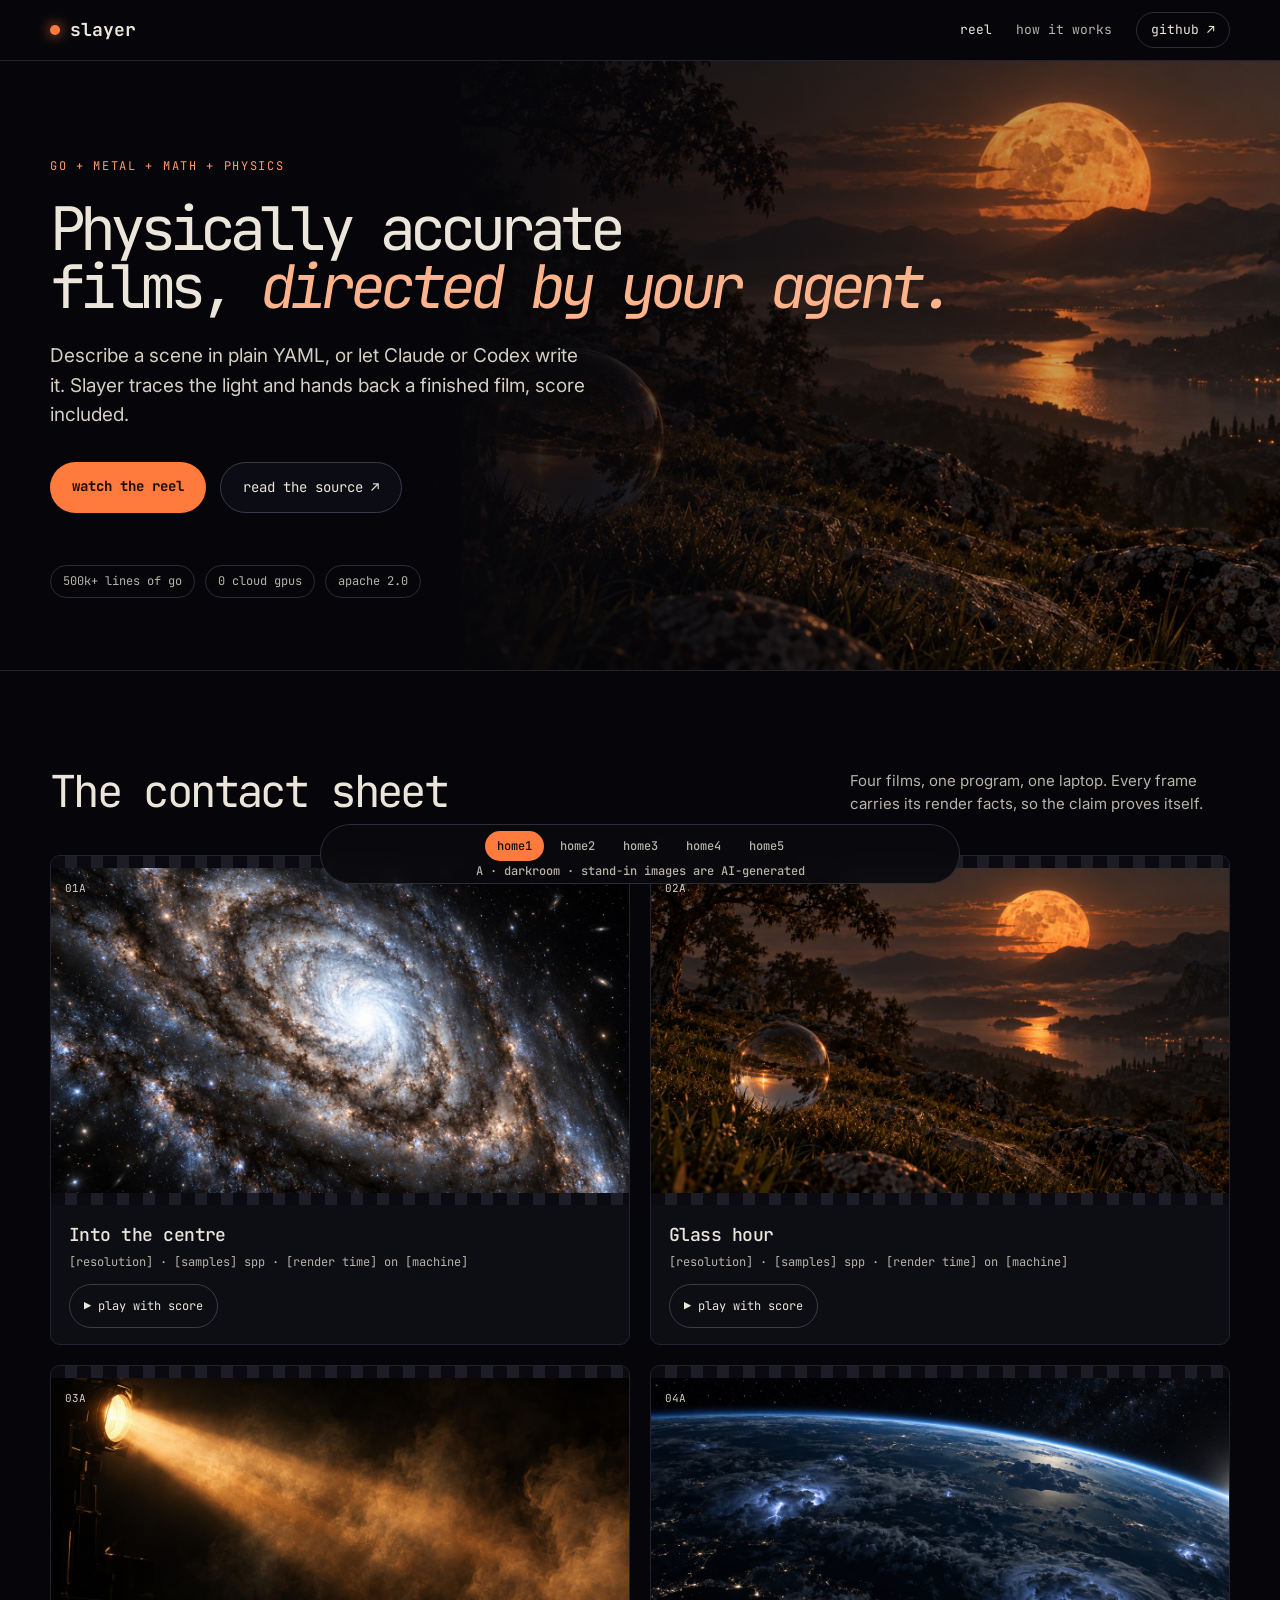
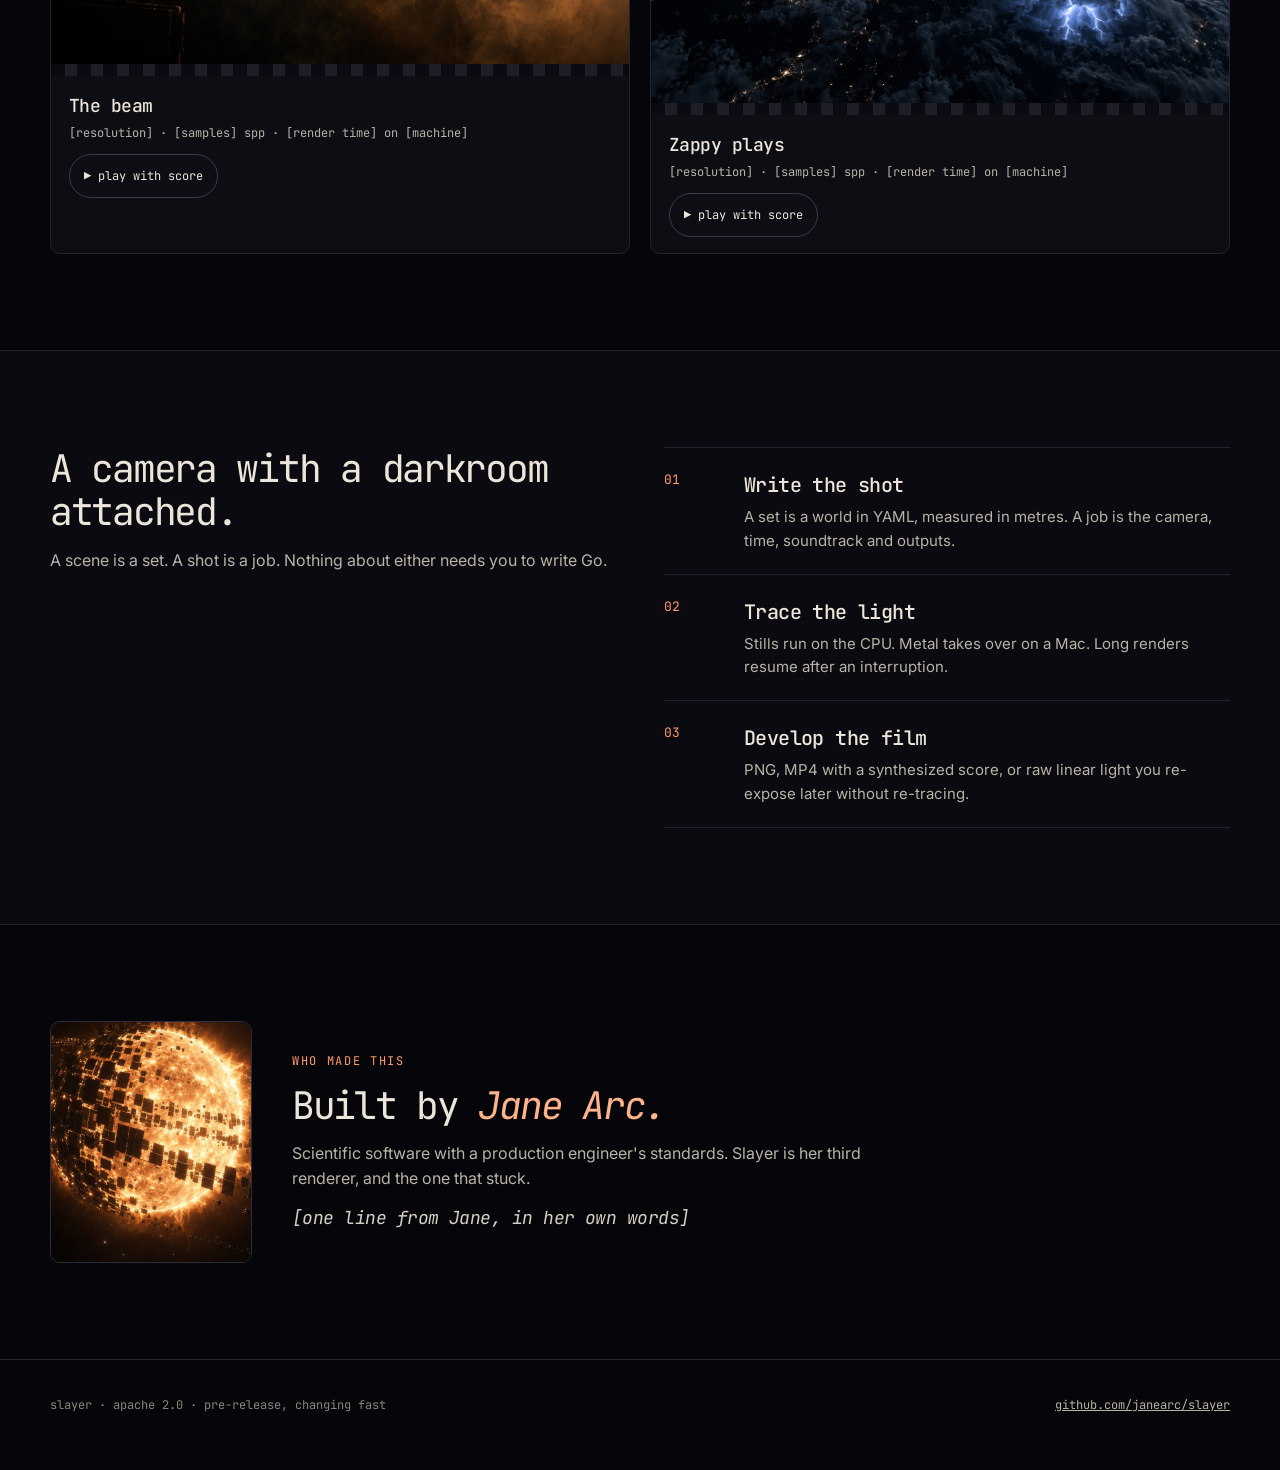
==== home1.html @ 6789d6f9 "Add five home page versions (home1 to home5) for review Each page is a design direction from the Sla" ====
<!DOCTYPE html>
<html lang="en">
<head>
<meta charset="utf-8">
<meta name="viewport" content="width=device-width, initial-scale=1">
<meta name="robots" content="noindex, nofollow">
<title>slayer: physically accurate films, rendered on your laptop</title>
<meta name="description" content="Slayer is a Go + Metal ray tracer for cosmology, astronomy and the outdoors. Write a scene in plain YAML, or let your agent write it, and Slayer traces the light into a finished film, score included.">
<link rel="preconnect" href="https://fonts.googleapis.com">
<link href="https://fonts.googleapis.com/css2?family=JetBrains+Mono:ital,wght@0,400;0,500;0,700;1,400;1,500&amp;family=Inter:wght@400;500;600&amp;display=swap" rel="stylesheet">
<style>
body{margin:0;background:#06060a}
a{color:#ece6da}a:hover{color:#ffb38a}
.stars{background-image:radial-gradient(1px 1px at 12% 22%,#ece6da 50%,transparent 51%),radial-gradient(1px 1px at 34% 70%,#ece6da 50%,transparent 51%),radial-gradient(1.5px 1.5px at 58% 14%,#ffd2b0 50%,transparent 51%),radial-gradient(1px 1px at 72% 48%,#ece6da 50%,transparent 51%),radial-gradient(1px 1px at 88% 82%,#ece6da 50%,transparent 51%),radial-gradient(1px 1px at 22% 88%,#cfeeff 50%,transparent 51%),radial-gradient(1px 1px at 46% 36%,#ece6da 50%,transparent 51%),radial-gradient(1.5px 1.5px at 94% 18%,#ece6da 50%,transparent 51%)}
.sprockets{background-image:repeating-linear-gradient(90deg,transparent 0 14px,#1d1d28 14px 26px)}
</style>
<style>
html{scroll-behavior:smooth}
img,video{max-width:100%}
video.film{background:#0a0a10}
:focus-visible{outline:2px solid #ffb38a;outline-offset:3px}
@media (max-width:640px){
  h1{font-size:40px!important;letter-spacing:-.06em!important;line-height:1.1!important}
  h2{font-size:30px!important}
}
@media (prefers-reduced-motion:reduce){html{scroll-behavior:auto}}
.switcher{position:fixed;left:50%;bottom:16px;transform:translateX(-50%);z-index:50;display:flex;align-items:center;gap:4px;flex-wrap:wrap;justify-content:center;max-width:calc(100% - 32px);box-sizing:border-box;padding:6px;border:1px solid #2c2c3a;border-radius:999px;background:rgba(9,9,14,.9);backdrop-filter:blur(10px);font:500 12px/1 'JetBrains Mono',monospace}
.switcher a{color:#b8b2a7;text-decoration:none;padding:9px 12px;border-radius:999px}
.switcher a[aria-current]{background:#ff7a3d;color:#160a04}
.switcher span{color:#b8b2a7;padding:0 10px}
#hero-film{filter:brightness(.6)}
.film-pick{text-shadow:0 2px 24px rgba(0,0,0,.9)}
@media (max-width:640px){
  nav a[href="#how"]{display:none}
  .switcher{left:8px;right:8px;bottom:8px;transform:none;max-width:none;flex-wrap:nowrap;overflow-x:auto;border-radius:12px;justify-content:flex-start}
  .switcher a{padding:9px 10px;flex:0 0 auto}
  .switcher span{display:none}
  footer{padding-bottom:96px!important}
}
</style>
</head>
<body>
<main id="top" style="background: #06060a; color: #ece6da; font-family: Inter, system-ui, sans-serif; font-size: 16px; line-height: 1.55">

<nav style="position: relative; z-index: 3; border-bottom: 1px solid #23232f">
<div style="max-width: 1180px; margin: 0 auto; padding: 0 28px; height: 60px; display: flex; align-items: center; justify-content: space-between; gap: 16px">
<a href="#top" style="display: flex; align-items: center; gap: 10px; font-family: 'JetBrains Mono', monospace; font-weight: 700; font-size: 18px; text-decoration: none"><span style="width: 10px; height: 10px; border-radius: 50%; background: #ff7a3d; box-shadow: 0 0 14px #ff7a3d"></span>slayer</a>
<div style="display: flex; align-items: center; gap: 24px; font-family: 'JetBrains Mono', monospace; font-size: 13px; flex-wrap: wrap">
<a href="#reel" style="text-decoration: none; color: #ece6da">reel</a>
<a href="#how" style="text-decoration: none; color: #b8b2a7">how it works</a>
<a href="https://github.com/janearc/slayer" style="text-decoration: none; color: #ece6da; border: 1px solid #2c2c3a; border-radius: 999px; padding: 7px 14px">github ↗</a>
</div>
</div>
</nav>

<header class="stars" style="position: relative; overflow: hidden; padding: 96px 0 72px">
<video id="film-1" class="film" src="assets/glass-hour.mp4" poster="assets/stills/glass-hour.jpg" muted loop playsinline preload="none" aria-label="Stand-in frame for Glass hour: a glass sphere on a hillside under a rising orange moon (AI-generated placeholder)" style="position: absolute; right: 0; top: 0; width: 64%; height: 100%; object-fit: cover"></video>
<div aria-hidden="true" style="position: absolute; inset: 0; background: linear-gradient(90deg, #06060a 0%, rgba(6,6,10,.94) 38%, rgba(6,6,10,.35) 70%, rgba(6,6,10,0) 100%)"></div>
<div style="position: relative; max-width: 1180px; margin: 0 auto; padding: 0 28px; display: flex; flex-direction: column; gap: 24px">
<div style="font-family: 'JetBrains Mono', monospace; font-size: 12px; letter-spacing: .14em; text-transform: uppercase; color: #ff9a6a">go + metal + math + physics</div>
<h1 style="margin: 0; max-width: 900px; font-family: &quot;JetBrains Mono&quot;; font-weight: 400; font-size: 60px; line-height: .98; letter-spacing: -0.1em">Physically accurate films,&nbsp;<em style="color: rgb(255, 179, 138)">directed by your agent.</em></h1>
<p style="margin: 0; max-width: 540px; color: #d4cec3; font-size: 19px">Describe a scene in plain YAML, or let Claude or Codex write it. Slayer traces the light and hands back a finished film, score included.</p>
<div style="display: flex; gap: 14px; flex-wrap: wrap; margin-top: 8px">
<a href="#reel" style="font-family: 'JetBrains Mono', monospace; font-size: 14px; font-weight: 700; text-decoration: none; padding: 14px 22px; border-radius: 999px; background: #ff7a3d; color: #160a04">watch the reel</a>
<a href="https://github.com/janearc/slayer" style="font-family: 'JetBrains Mono', monospace; font-size: 14px; text-decoration: none; padding: 14px 22px; border-radius: 999px; border: 1px solid #3a3a4a; background: rgba(18,18,27,.6)">read the source ↗</a>
</div>
<div style="display: flex; gap: 10px; flex-wrap: wrap; margin-top: 28px; font-family: 'JetBrains Mono', monospace; font-size: 12px; color: #b8b2a7">
<span style="border: 1px solid #2c2c3a; border-radius: 999px; padding: 6px 12px">500k+ lines of go</span>
<span style="border: 1px solid #2c2c3a; border-radius: 999px; padding: 6px 12px">0 cloud gpus</span>
<span style="border: 1px solid #2c2c3a; border-radius: 999px; padding: 6px 12px">apache 2.0</span>
</div>
</div>
</header>

<section id="reel" style="border-top: 1px solid #23232f; padding: 96px 0">
<div style="max-width: 1180px; margin: 0 auto; padding: 0 28px; display: flex; flex-direction: column; gap: 40px">
<div style="display: flex; justify-content: space-between; align-items: flex-end; gap: 24px; flex-wrap: wrap">
<h2 style="margin: 0; font-family: 'JetBrains Mono', monospace; font-weight: 400; font-size: 44px; line-height: 1.1; letter-spacing: -.06em; max-width: 620px">The contact sheet</h2>
<p style="margin: 0; max-width: 380px; color: #b8b2a7; font-size: 15px">Four films, one program, one laptop. Every frame carries its render facts, so the claim proves itself.</p>
</div>
<div style="display: grid; grid-template-columns: repeat(auto-fit, minmax(min(420px, 100%), 1fr)); gap: 20px">

<figure style="margin: 0; background: #0d0d14; border: 1px solid #23232f; border-radius: 10px; overflow: hidden">
<div class="sprockets" aria-hidden="true" style="height: 12px; background-color: #0a0a10"></div>
<div class="stars" style="position: relative; aspect-ratio: 16/9; background-color: #070a10; display: flex; align-items: center; justify-content: center">
<video id="film-2" class="film" src="assets/into-the-centre.mp4" poster="assets/stills/into-the-centre.jpg" muted loop playsinline preload="none" aria-label="Stand-in frame for Into the centre (AI-generated placeholder)" style="position: absolute; inset: 0; width: 100%; height: 100%; object-fit: cover"></video>
<span style="position: absolute; top: 12px; left: 14px; font-family: 'JetBrains Mono', monospace; font-size: 11px; color: #d4cec3">01A</span>
</div>
<div class="sprockets" aria-hidden="true" style="height: 12px; background-color: #0a0a10"></div>
<figcaption style="padding: 16px 18px; display: flex; justify-content: space-between; align-items: center; gap: 12px; flex-wrap: wrap">
<div style="display: flex; flex-direction: column; gap: 4px">
<span style="font-family: 'JetBrains Mono', monospace; font-weight: 500; font-size: 18px; letter-spacing: -.03em">Into the centre</span>
<span style="font-family: 'JetBrains Mono', monospace; font-size: 12px; color: #b8b2a7">[resolution] · [samples] spp · [render time] on [machine]</span>
</div>
<button type="button" data-sound="film-2" style="font-family: 'JetBrains Mono', monospace; font-size: 12px; color: #ece6da; background: transparent; border: 1px solid #3a3a4a; border-radius: 999px; padding: 10px 14px; min-height: 44px; cursor: pointer">▶ play with score</button>
</figcaption>
</figure>

<figure style="margin: 0; background: #0d0d14; border: 1px solid #23232f; border-radius: 10px; overflow: hidden">
<div class="sprockets" aria-hidden="true" style="height: 12px; background-color: #0a0a10"></div>
<div class="stars" style="position: relative; aspect-ratio: 16/9; background-color: #0a0605; display: flex; align-items: center; justify-content: center">
<video id="film-3" class="film" src="assets/glass-hour.mp4" poster="assets/stills/glass-hour.jpg" muted loop playsinline preload="none" aria-label="Stand-in frame for Glass hour (AI-generated placeholder)" style="position: absolute; inset: 0; width: 100%; height: 100%; object-fit: cover"></video>
<span style="position: absolute; top: 12px; left: 14px; font-family: 'JetBrains Mono', monospace; font-size: 11px; color: #d4cec3">02A</span>
</div>
<div class="sprockets" aria-hidden="true" style="height: 12px; background-color: #0a0a10"></div>
<figcaption style="padding: 16px 18px; display: flex; justify-content: space-between; align-items: center; gap: 12px; flex-wrap: wrap">
<div style="display: flex; flex-direction: column; gap: 4px">
<span style="font-family: 'JetBrains Mono', monospace; font-weight: 500; font-size: 18px; letter-spacing: -.03em">Glass hour</span>
<span style="font-family: 'JetBrains Mono', monospace; font-size: 12px; color: #b8b2a7">[resolution] · [samples] spp · [render time] on [machine]</span>
</div>
<button type="button" data-sound="film-3" style="font-family: 'JetBrains Mono', monospace; font-size: 12px; color: #ece6da; background: transparent; border: 1px solid #3a3a4a; border-radius: 999px; padding: 10px 14px; min-height: 44px; cursor: pointer">▶ play with score</button>
</figcaption>
</figure>

<figure style="margin: 0; background: #0d0d14; border: 1px solid #23232f; border-radius: 10px; overflow: hidden">
<div class="sprockets" aria-hidden="true" style="height: 12px; background-color: #0a0a10"></div>
<div class="stars" style="position: relative; aspect-ratio: 16/9; background-color: #0a0605; display: flex; align-items: center; justify-content: flex-start; padding-left: 12%">
<video id="film-4" class="film" src="assets/the-beam.mp4" poster="assets/stills/the-beam.jpg" muted loop playsinline preload="none" aria-label="Stand-in frame for The beam (AI-generated placeholder)" style="position: absolute; inset: 0; width: 100%; height: 100%; object-fit: cover"></video>
<span style="position: absolute; top: 12px; left: 14px; font-family: 'JetBrains Mono', monospace; font-size: 11px; color: #d4cec3">03A</span>
</div>
<div class="sprockets" aria-hidden="true" style="height: 12px; background-color: #0a0a10"></div>
<figcaption style="padding: 16px 18px; display: flex; justify-content: space-between; align-items: center; gap: 12px; flex-wrap: wrap">
<div style="display: flex; flex-direction: column; gap: 4px">
<span style="font-family: 'JetBrains Mono', monospace; font-weight: 500; font-size: 18px; letter-spacing: -.03em">The beam</span>
<span style="font-family: 'JetBrains Mono', monospace; font-size: 12px; color: #b8b2a7">[resolution] · [samples] spp · [render time] on [machine]</span>
</div>
<button type="button" data-sound="film-4" style="font-family: 'JetBrains Mono', monospace; font-size: 12px; color: #ece6da; background: transparent; border: 1px solid #3a3a4a; border-radius: 999px; padding: 10px 14px; min-height: 44px; cursor: pointer">▶ play with score</button>
</figcaption>
</figure>

<figure style="margin: 0; background: #0d0d14; border: 1px solid #23232f; border-radius: 10px; overflow: hidden">
<div class="sprockets" aria-hidden="true" style="height: 12px; background-color: #0a0a10"></div>
<div class="stars" style="position: relative; aspect-ratio: 16/9; background-color: #070a10; display: flex; align-items: flex-end; justify-content: center; overflow: hidden">
<video id="film-5" class="film" src="assets/zappy-plays.mp4" poster="assets/stills/zappy-plays.jpg" muted loop playsinline preload="none" aria-label="Stand-in frame for Zappy plays (AI-generated placeholder)" style="position: absolute; inset: 0; width: 100%; height: 100%; object-fit: cover"></video>
<span style="position: absolute; top: 12px; left: 14px; font-family: 'JetBrains Mono', monospace; font-size: 11px; color: #d4cec3">04A</span>
</div>
<div class="sprockets" aria-hidden="true" style="height: 12px; background-color: #0a0a10"></div>
<figcaption style="padding: 16px 18px; display: flex; justify-content: space-between; align-items: center; gap: 12px; flex-wrap: wrap">
<div style="display: flex; flex-direction: column; gap: 4px">
<span style="font-family: 'JetBrains Mono', monospace; font-weight: 500; font-size: 18px; letter-spacing: -.03em">Zappy plays</span>
<span style="font-family: 'JetBrains Mono', monospace; font-size: 12px; color: #b8b2a7">[resolution] · [samples] spp · [render time] on [machine]</span>
</div>
<button type="button" data-sound="film-5" style="font-family: 'JetBrains Mono', monospace; font-size: 12px; color: #ece6da; background: transparent; border: 1px solid #3a3a4a; border-radius: 999px; padding: 10px 14px; min-height: 44px; cursor: pointer">▶ play with score</button>
</figcaption>
</figure>

</div>
</div>
</section>

<section id="how" style="border-top: 1px solid #23232f; padding: 96px 0; background: #0a0a10">
<div style="max-width: 1180px; margin: 0 auto; padding: 0 28px; display: grid; grid-template-columns: repeat(auto-fit, minmax(min(300px, 100%), 1fr)); gap: 48px; align-items: start">
<div style="display: flex; flex-direction: column; gap: 16px">
<h2 style="margin: 0; font-family: 'JetBrains Mono', monospace; font-weight: 400; font-size: 38px; line-height: 1.12; letter-spacing: -.06em">A camera with a darkroom attached.</h2>
<p style="margin: 0; color: #b8b2a7">A scene is a set. A shot is a job. Nothing about either needs you to write Go.</p>
</div>
<ol style="margin: 0; padding: 0; list-style: none; display: flex; flex-direction: column">
<li style="display: grid; grid-template-columns: 64px 1fr; gap: 16px; padding: 22px 0; border-top: 1px solid #23232f">
<span style="font-family: 'JetBrains Mono', monospace; font-size: 13px; color: #ff9a6a">01</span>
<div><div style="font-family: 'JetBrains Mono', monospace; font-weight: 500; font-size: 20px; letter-spacing: -.03em">Write the shot</div><p style="margin: 4px 0 0; color: #b8b2a7; font-size: 15px">A set is a world in YAML, measured in metres. A job is the camera, time, soundtrack and outputs.</p></div>
</li>
<li style="display: grid; grid-template-columns: 64px 1fr; gap: 16px; padding: 22px 0; border-top: 1px solid #23232f">
<span style="font-family: 'JetBrains Mono', monospace; font-size: 13px; color: #ff9a6a">02</span>
<div><div style="font-family: 'JetBrains Mono', monospace; font-weight: 500; font-size: 20px; letter-spacing: -.03em">Trace the light</div><p style="margin: 4px 0 0; color: #b8b2a7; font-size: 15px">Stills run on the CPU. Metal takes over on a Mac. Long renders resume after an interruption.</p></div>
</li>
<li style="display: grid; grid-template-columns: 64px 1fr; gap: 16px; padding: 22px 0; border-top: 1px solid #23232f; border-bottom: 1px solid #23232f">
<span style="font-family: 'JetBrains Mono', monospace; font-size: 13px; color: #ff9a6a">03</span>
<div><div style="font-family: 'JetBrains Mono', monospace; font-weight: 500; font-size: 20px; letter-spacing: -.03em">Develop the film</div><p style="margin: 4px 0 0; color: #b8b2a7; font-size: 15px">PNG, MP4 with a synthesized score, or raw linear light you re-expose later without re-tracing.</p></div>
</li>
</ol>
</div>
</section>

<section style="border-top: 1px solid #23232f; padding: 96px 0">
<div style="max-width: 1180px; margin: 0 auto; padding: 0 28px; display: flex; gap: 40px; align-items: center; flex-wrap: wrap">
<img src="assets/stills/dyson.jpg" alt="Stand-in frame: a star wrapped in a Dyson swarm (AI-generated placeholder, swap for Jane's photo or her own render)" style="width: 200px; height: 240px; object-fit: cover; border-radius: 10px; border: 1px solid #2c2c3a" loading="lazy">
<div style="flex: 1 1 420px; display: flex; flex-direction: column; gap: 14px">
<div style="font-family: 'JetBrains Mono', monospace; font-size: 12px; letter-spacing: .14em; text-transform: uppercase; color: #ff9a6a">who made this</div>
<h2 style="margin: 0; font-family: 'JetBrains Mono', monospace; font-weight: 400; font-size: 38px; line-height: 1.12; letter-spacing: -.06em">Built by <em style="color: #ffb38a">Jane Arc.</em></h2>
<p style="margin: 0; color: #b8b2a7; max-width: 620px">Scientific software with a production engineer's standards. Slayer is her third renderer, and the one that stuck.</p>
<p style="margin: 0; font-family: 'JetBrains Mono', monospace; font-style: italic; font-size: 18px; letter-spacing: -.03em; color: #d4cec3">[one line from Jane, in her own words]</p>
</div>
</div>
</section>

<footer style="border-top: 1px solid #23232f; padding: 36px 0 56px">
<div style="max-width: 1180px; margin: 0 auto; padding: 0 28px; display: flex; justify-content: space-between; gap: 20px; flex-wrap: wrap; font-family: 'JetBrains Mono', monospace; font-size: 12px; color: #8a857c">
<span>slayer · apache 2.0 · pre-release, changing fast</span>
<a href="https://github.com/janearc/slayer" style="color: #b8b2a7">github.com/janearc/slayer</a>
</div>
</footer>
</main>
<nav class="switcher" aria-label="Design versions"><a href="/home1" aria-current="page">home1</a><a href="/home2">home2</a><a href="/home3">home3</a><a href="/home4">home4</a><a href="/home5">home5</a><span>A · darkroom · stand-in images are AI-generated</span></nav>

<script>
(function(){
  var reduce = window.matchMedia && window.matchMedia('(prefers-reduced-motion: reduce)').matches;
  // films play only while on screen; if a file is missing the still (poster) stays.
  var vids = document.querySelectorAll('video.film');
  if ('IntersectionObserver' in window && !reduce) {
    var io = new IntersectionObserver(function(es){ es.forEach(function(e){ var v = e.target;
      if (e.isIntersecting) { if (v.preload === 'none') { v.preload = 'auto'; } var p = v.play(); if (p && p.catch) p.catch(function(){}); }
      else v.pause(); }); }, { threshold: .3 });
    vids.forEach(function(v){ io.observe(v); });
  }
  // "play with score": one film audible at a time.
  document.querySelectorAll('[data-sound]').forEach(function(b){
    b.addEventListener('click', function(ev){
      ev.preventDefault();
      var v = document.getElementById(b.getAttribute('data-sound'));
      if (!v || v.networkState === 3 || v.readyState === 0) { b.textContent = 'film coming soon'; return; }
      var on = v.muted;
      vids.forEach(function(o){ o.muted = true; });
      document.querySelectorAll('[data-sound]').forEach(function(o){ o.textContent = '▶ play with score'; });
      if (on) { v.muted = false; v.play(); b.textContent = '■ sound off'; }
    });
  });
  // film index picker (home2)
  var hero = document.getElementById('hero-film');
  document.querySelectorAll('[data-film]').forEach(function(btn){
    btn.addEventListener('click', function(){
      var f = btn.getAttribute('data-film');
      hero.poster = 'assets/stills/' + f + '.jpg'; hero.src = 'assets/' + f + '.mp4';
      hero.setAttribute('aria-label', btn.getAttribute('data-label'));
      var p = hero.play(); if (p && p.catch) p.catch(function(){});
      document.querySelectorAll('[data-film]').forEach(function(o){
        var picked = o === btn; o.style.color = picked ? '#ece6da' : '#8a857c'; o.style.fontStyle = picked ? 'italic' : 'normal';
        o.setAttribute('aria-pressed', picked ? 'true' : 'false'); });
      var n = document.getElementById('slate-num'); if (n) n.textContent = btn.getAttribute('data-num');
      var s = document.querySelector('[data-sound]'); if (s) s.setAttribute('data-sound', 'hero-film');
    });
  });
})();
</script>

</body>
</html>
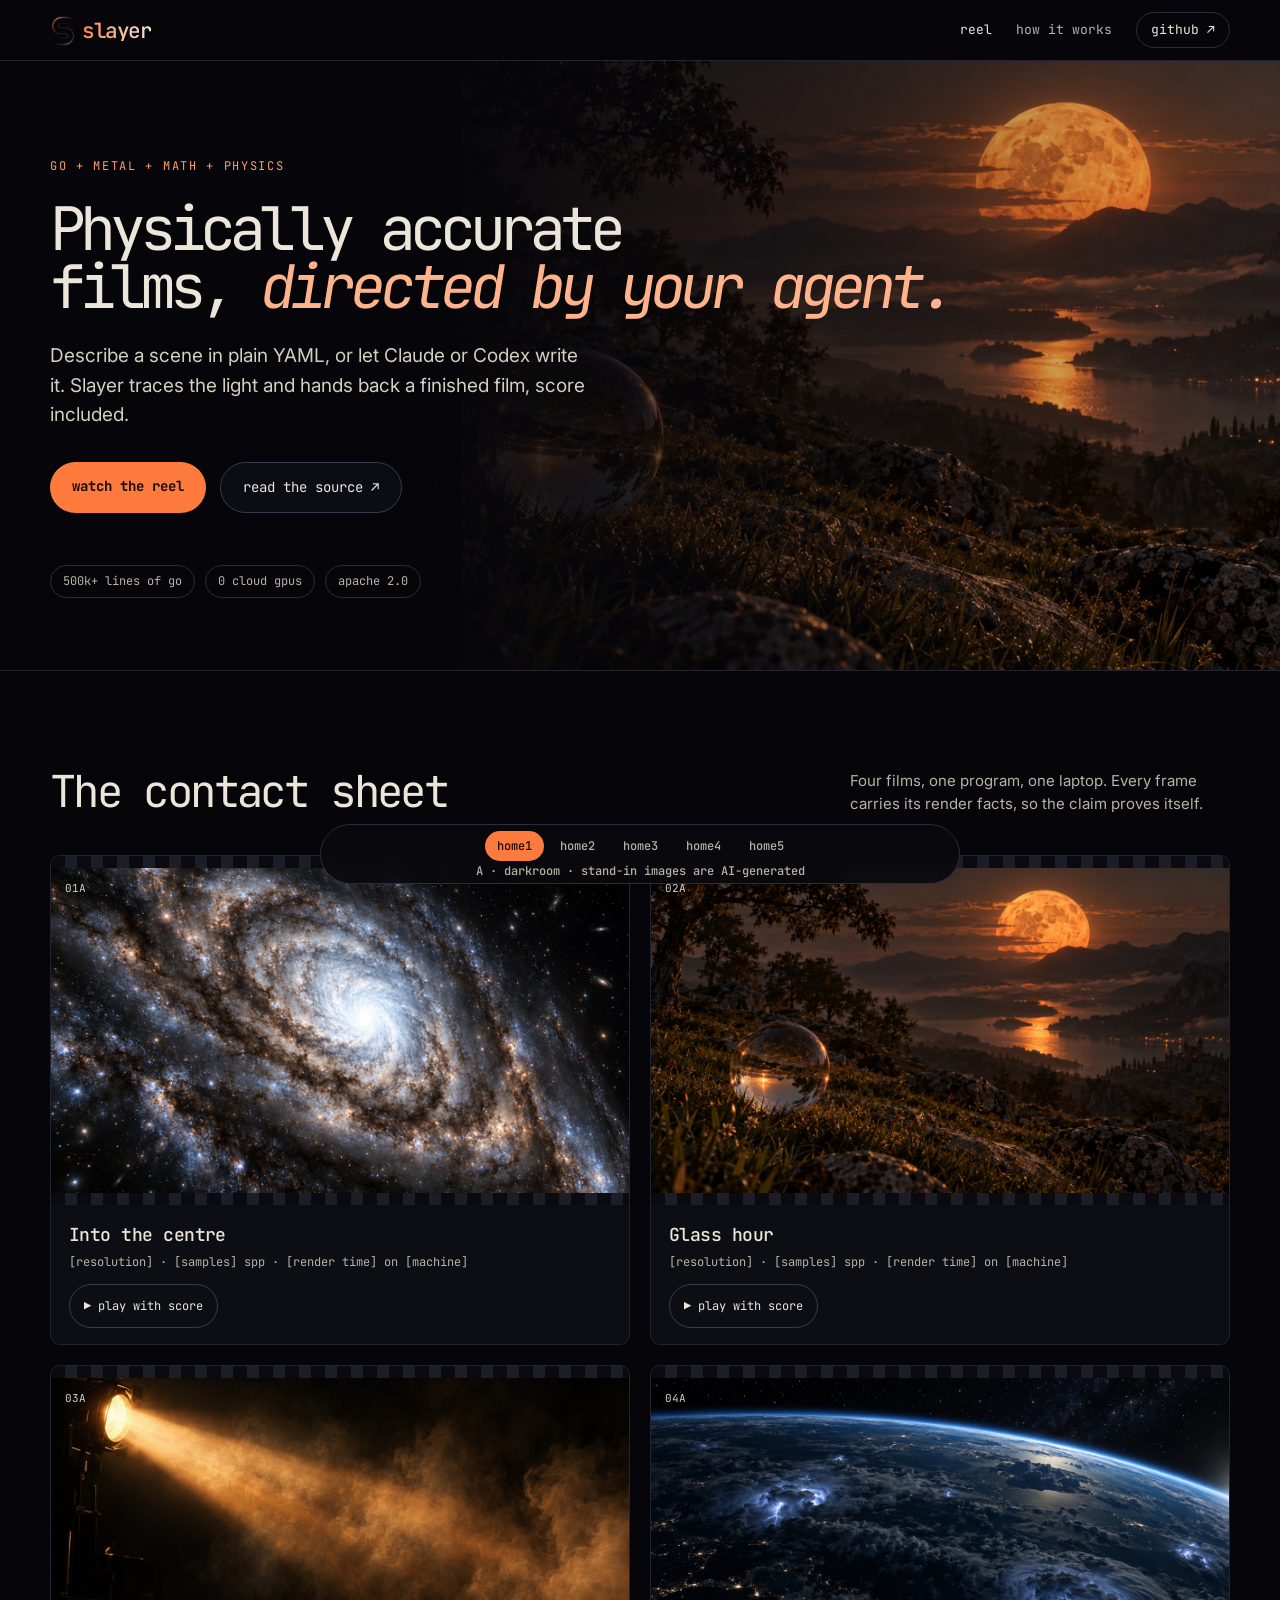
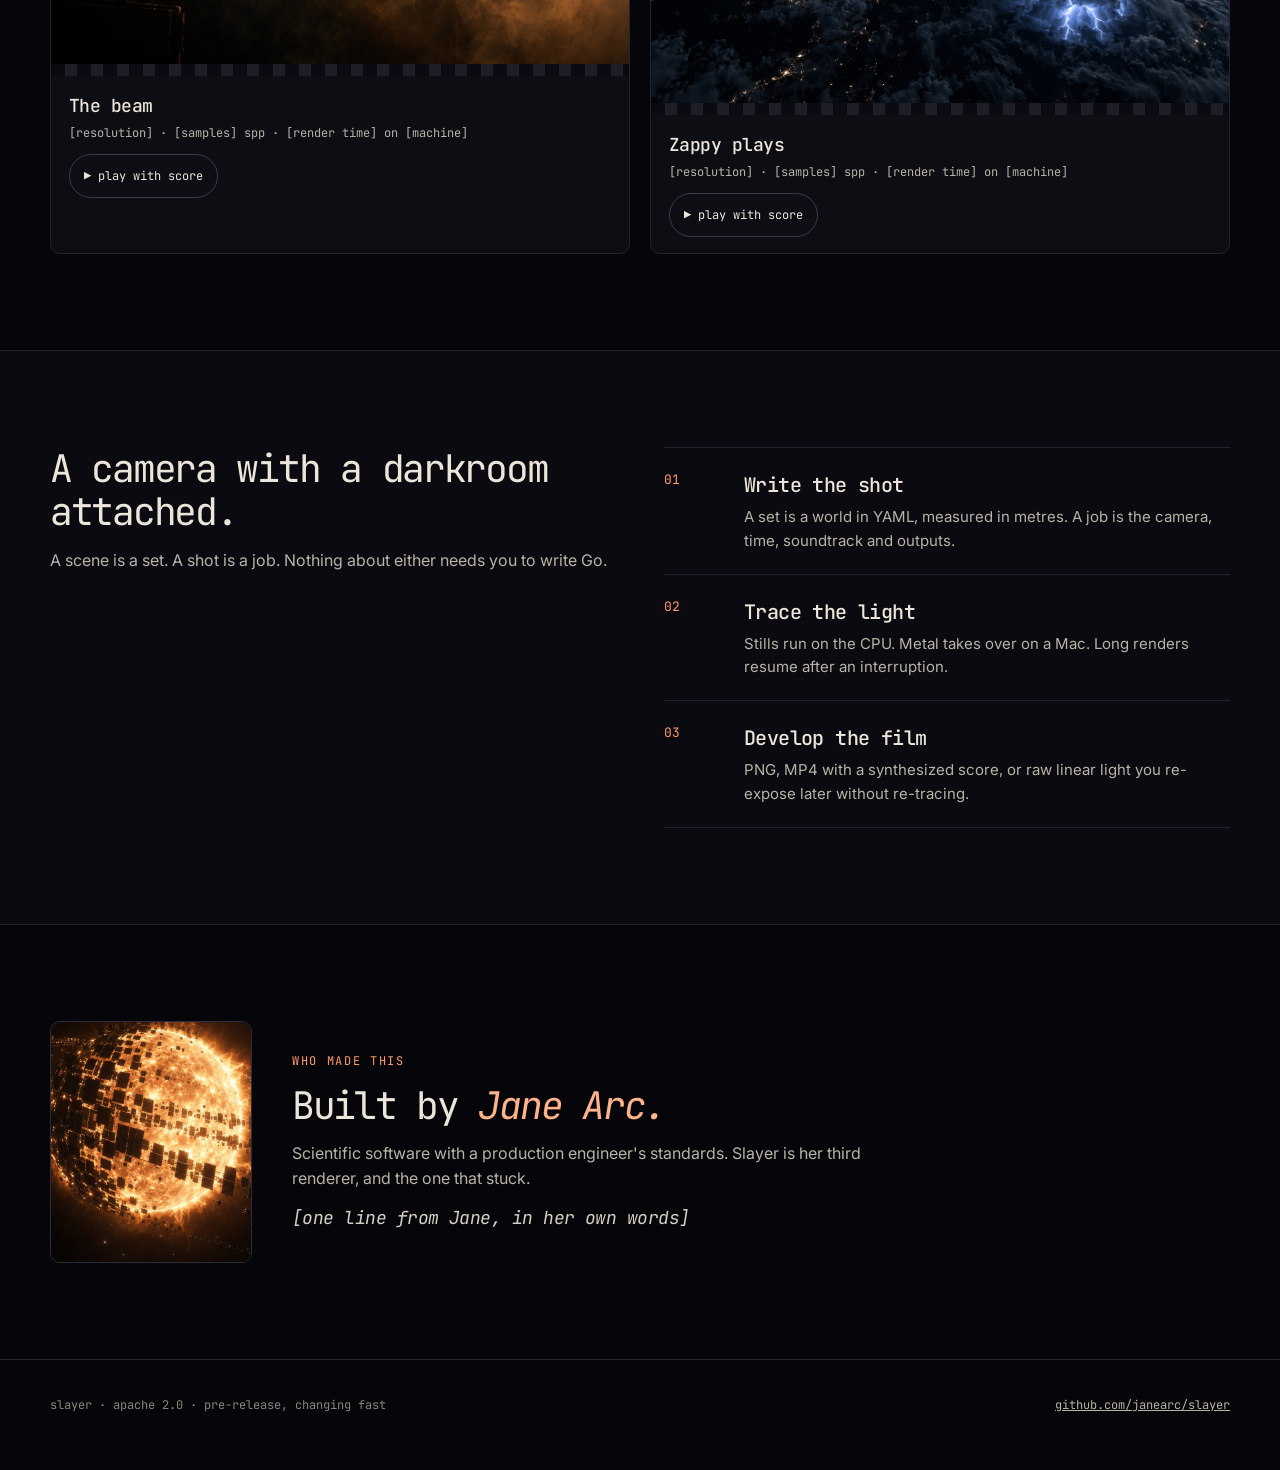
==== commit c583bc83: "Add the slayer L3 logo and tab icons to home1 to home5 The menu bar now shows the glowing S mark wit" ====
--- a/home1.html
+++ b/home1.html
@@ -3,6 +3,8 @@
 <head>
 <meta charset="utf-8">
 <meta name="viewport" content="width=device-width, initial-scale=1">
+<link rel="icon" href="assets/brand/favicon.svg" type="image/svg+xml">
+<link rel="apple-touch-icon" href="assets/brand/apple-touch-icon.png">
 <meta name="robots" content="noindex, nofollow">
 <title>slayer: physically accurate films, rendered on your laptop</title>
 <meta name="description" content="Slayer is a Go + Metal ray tracer for cosmology, astronomy and the outdoors. Write a scene in plain YAML, or let your agent write it, and Slayer traces the light into a finished film, score included.">
@@ -37,6 +39,11 @@
   .switcher span{display:none}
   footer{padding-bottom:96px!important}
 }
+
+.lockup{display:inline-flex;align-items:center;gap:2px;text-decoration:none}
+.lockup img{display:block;width:34px;height:34px;margin-left:-4px}
+.lockup span{font-family:'JetBrains Mono',monospace;font-weight:500;font-size:21px;letter-spacing:-.07em;line-height:1;
+  background:linear-gradient(90deg,#ff8a4a 0%,#ffb38a 45%,#ece6da 100%);-webkit-background-clip:text;background-clip:text;color:transparent}
 </style>
 </head>
 <body>
@@ -44,7 +51,7 @@
 
 <nav style="position: relative; z-index: 3; border-bottom: 1px solid #23232f">
 <div style="max-width: 1180px; margin: 0 auto; padding: 0 28px; height: 60px; display: flex; align-items: center; justify-content: space-between; gap: 16px">
-<a href="#top" style="display: flex; align-items: center; gap: 10px; font-family: 'JetBrains Mono', monospace; font-weight: 700; font-size: 18px; text-decoration: none"><span style="width: 10px; height: 10px; border-radius: 50%; background: #ff7a3d; box-shadow: 0 0 14px #ff7a3d"></span>slayer</a>
+<a href="#top" class="lockup" aria-label="slayer, back to top"><img src="assets/brand/slayer-mark.png" alt="" width="34" height="34"><span>slayer</span></a>
 <div style="display: flex; align-items: center; gap: 24px; font-family: 'JetBrains Mono', monospace; font-size: 13px; flex-wrap: wrap">
 <a href="#reel" style="text-decoration: none; color: #ece6da">reel</a>
 <a href="#how" style="text-decoration: none; color: #b8b2a7">how it works</a>
